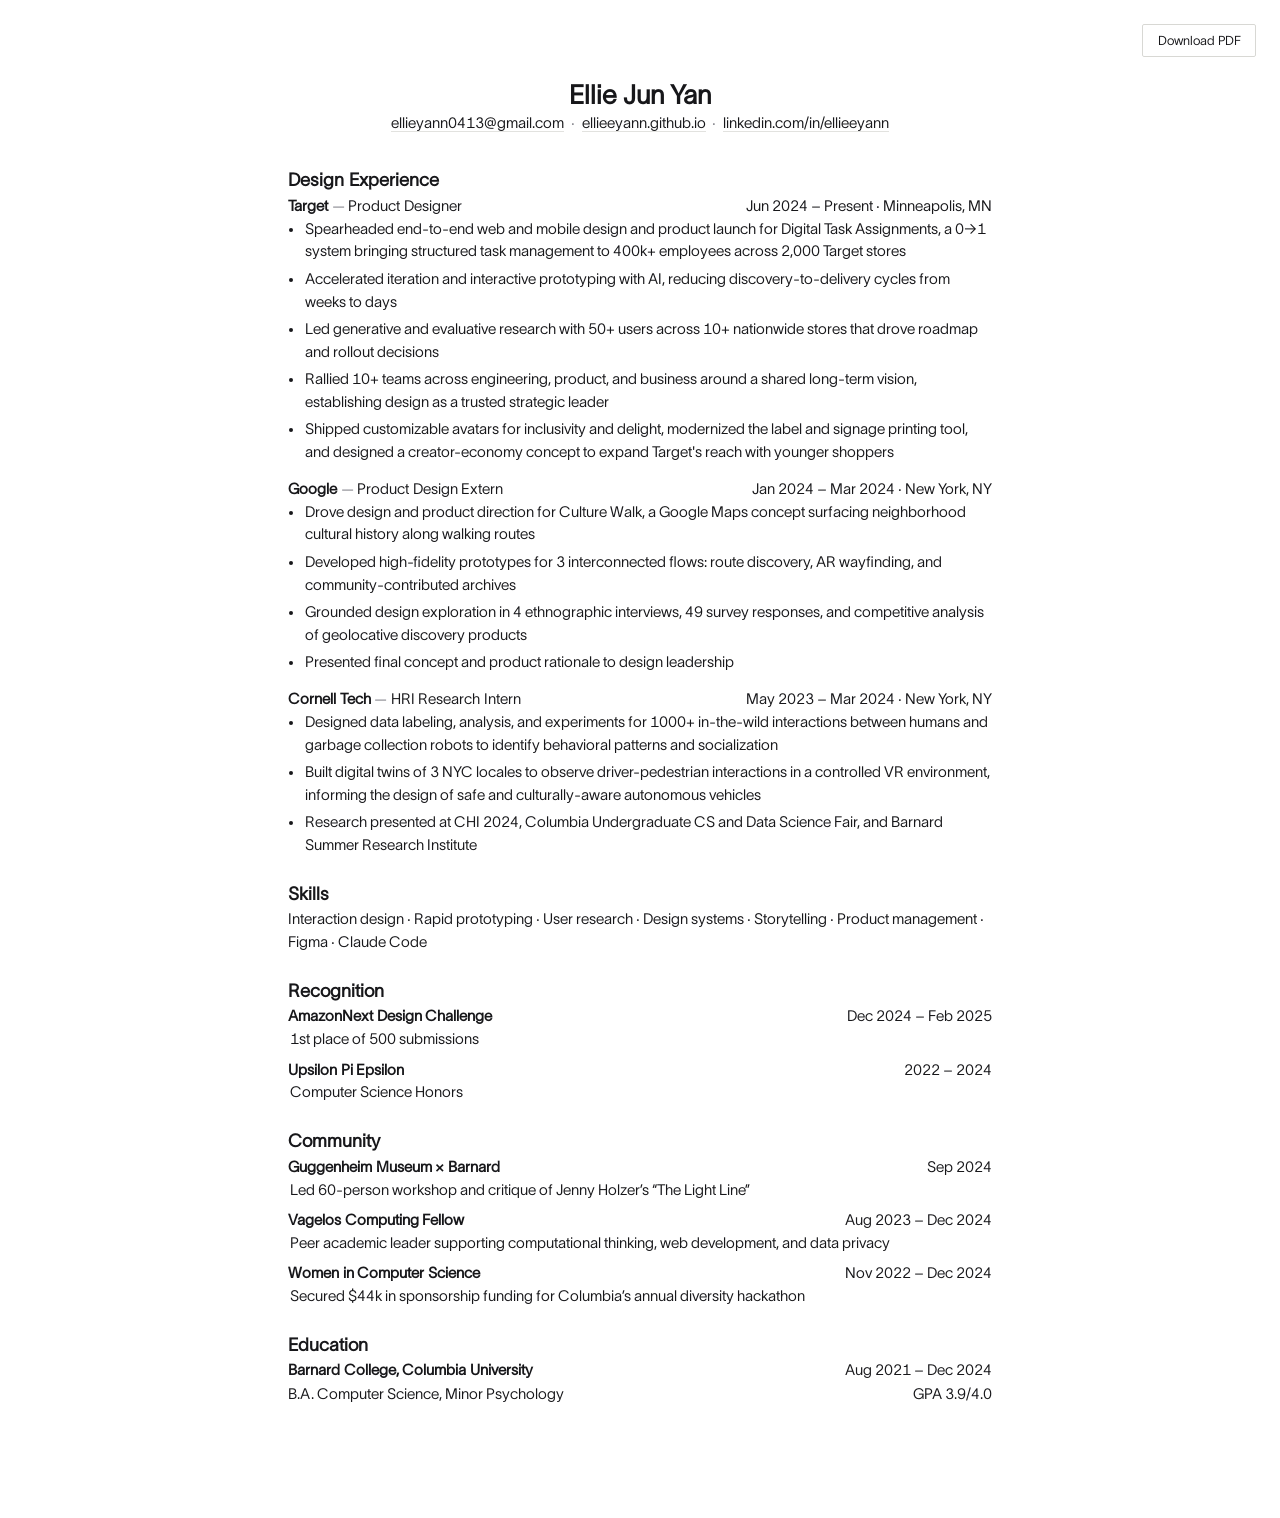
==== resume/index.html @ 7bc649bf "Picker-style transitions, glass cursor + project blurbs, resume page - Rebuild the project switcher " ====
<!DOCTYPE html>
<!--
  Static render of src/Resume.tsx — this site has no React build, so the
  component is materialized by hand. Keep the two in sync: edit the .tsx
  as the source of truth, then mirror content changes here.

  Print with Cmd/Ctrl+P → Save as PDF → Margins: Default → Background graphics: OFF.

  Font note (from the .tsx header): the resume was measured at 9.0pt/1.38
  against real TWK Lausanne 400/600. Only the 200/250 cuts live in
  /fonts/twk_lausanne today, so headings currently rely on synthetic
  bolding. When the licensed 400/500/600 .woff2 files are added, register
  them below and re-measure pagination before shipping PDFs.
-->
<html lang="en" class="rz-active">
<head>
<meta charset="UTF-8">
<meta name="viewport" content="width=device-width, initial-scale=1.0">
<title>Ellie Jun Yan — Resume</title>
<style>
/* TWK Lausanne — the cuts that exist in this repo. The 250 is declared as
   the 250–500 range so body text resolves to it; 600 headings synthesize
   until the real semibold file is dropped in. */
@font-face {
  font-family: 'TWK Lausanne';
  src: url('../fonts/twk_lausanne/TWKLausanne-200.woff2') format('woff2'),
       url('../fonts/twk_lausanne/TWKLausanne-200.otf') format('opentype');
  font-weight: 200; font-style: normal; font-display: block;
}
@font-face {
  font-family: 'TWK Lausanne';
  src: url('../fonts/twk_lausanne/TWKLausanne-250.woff2') format('woff2'),
       url('../fonts/twk_lausanne/TWKLausanne-250.otf') format('opentype');
  font-weight: 250 500; font-style: normal; font-display: block;
}

html, body { margin: 0; background: #fff; }

.rz {
  /* --- the only two knobs that affect pagination --- */
  --rz-fs: 15px;               /* screen */
  --rz-lead: 1.52;

  --rz-ink: #17171a;
  --rz-mid: #55555c;
  --rz-soft: #7d7d85;
  --rz-hair: #e2e2df;

  font-family: 'TWK Lausanne', 'Helvetica Neue', Inter, system-ui, sans-serif;
  font-size: var(--rz-fs);
  line-height: var(--rz-lead);
  font-weight: 400;
  letter-spacing: 0;           /* never track this document — see file header */
  color: var(--rz-ink);
  font-variant-numeric: tabular-nums;
  -webkit-font-smoothing: antialiased;
  max-width: 44rem;
  margin: 0 auto;
  padding: 5rem 1.75rem 7rem;
}

.rz h1, .rz h2, .rz h3, .rz p, .rz ul { margin: 0; }
.rz a { color: inherit; text-decoration: none; border-bottom: 1px solid var(--rz-hair); }
.rz a:hover { border-bottom-color: var(--rz-ink); }
.rz a:focus-visible { outline: 2px solid var(--rz-ink); outline-offset: 2px; }

/* header */
.rz-header { padding-bottom: 0.5em; text-align: center; }
.rz-name { font-size: 1.75em; font-weight: 600; line-height: 1.15; }
.rz-contact { font-size: 1em; color: var(--rz-ink); margin-top: 0.85em; line-height: 1.7; }
.rz-sep { color: var(--rz-soft); padding: 0 0.45em; }

/* section headers — black, larger, no rule */
.rz-section { margin-top: 1.62em; }
.rz-label {
  font-size: 1.2em;
  font-weight: 600;
  color: var(--rz-ink);
  margin-bottom: 0.6em;
  word-spacing: 0.04em;         /* see note by .rz-name-line */
}

/* every entry, in every section, is a .rz-block */
.rz-block { margin-bottom: 0.95em; break-inside: avoid; }
.rz-block--tight { margin-bottom: 0.5em; }
.rz-block:last-child { margin-bottom: 0; }

/* name line + right-aligned value */
.rz-row {
  display: flex;
  justify-content: space-between;
  align-items: baseline;
  gap: 1.5em;
}
.rz-row--second { margin-top: 0.06em; }
/* The 0.04em word-spacing is invisible but load-bearing: without it poppler's
   -raw mode collapses spaces in 600-weight runs ("BarnardCollege"). */
.rz-name-line { font-size: 1em; font-weight: 600; line-height: 1.35; word-spacing: 0.04em; }
.rz-role-inline { font-weight: 400; }
.rz-em { color: var(--rz-soft); font-weight: 400; }
.rz-secondary { font-size: 1em; font-weight: 400; }

/* dates, locations, GPA — same size, weight, and color as body text */
.rz-meta {
  font-size: 1em;
  font-weight: 400;
  color: var(--rz-ink);
  white-space: nowrap;
  flex-shrink: 0;
}

/* ONE bullet definition, shared by Design Experience, Recognition, Community.
   Changing anything here changes all three together — that's the point. */
.rz-bullets { list-style: disc; padding-left: 1.05em; margin-top: 0.42em; }
.rz-bullets li { margin-bottom: 0.3em; padding-left: 0.1em; }
.rz-bullets li:last-child { margin-bottom: 0; }
.rz-bullets li::marker { color: var(--rz-ink); font-size: 0.85em; }

/* Recognition / Community are single-line descriptions — no marker, no indent,
   flush left with the entry name above. */
.rz-block--tight .rz-bullets { list-style: none; padding-left: 0; }

.rz-skills { font-size: 1em; }

/* screen-only button */
.rz-print-btn {
  position: fixed;
  top: 1.5rem; right: 1.5rem;
  z-index: 50;
  font-family: 'TWK Lausanne', 'Helvetica Neue', Inter, system-ui, sans-serif;
  font-size: 0.8rem;
  font-weight: 500;
  color: #17171a;
  background: #fff;
  border: 1px solid #d8d8d4;
  border-radius: 2px;
  padding: 0.5rem 0.9rem;
  cursor: pointer;
}
.rz-print-btn:hover { border-color: #17171a; }

@media print {
  .rz-noprint { display: none !important; }

  @page { size: letter; margin: 0.5in; }

  html, body { background: #fff !important; margin: 0; padding: 0; }

  /* Measured with real TWK Lausanne at 0.5in margins:
       9.4pt / 1.42 → 107.5%  (two pages)
       9.2pt / 1.40 →  99.1%
       9.0pt / 1.38 →  95.5%  ← current
       8.9pt / 1.37 →  93.8%
     Lausanne runs wider than the Helvetica-metric fallback, so anything
     rendered without the real font will mislead you. Re-measure after edits. */
  .rz {
    --rz-fs: 9.0pt;
    --rz-lead: 1.38;
    max-width: none;
    margin: 0;
    padding: 0;
    color: #000;
    print-color-adjust: exact;
    -webkit-print-color-adjust: exact;
  }

  .rz a { border-bottom: none; }
}

@media (max-width: 640px) {
  .rz { padding: 3.5rem 1.25rem 5rem; }
  .rz-row { flex-direction: column; gap: 0.15em; }
  .rz-row--second { margin-top: 0.3em; }
  .rz-meta { white-space: normal; }
}

@media (prefers-reduced-motion: reduce) {
  .rz *, .rz-print-btn { transition: none !important; animation: none !important; }
}
</style>
</head>
<body>

  <button class="rz-print-btn rz-noprint" id="print-btn" type="button">Download PDF</button>

  <main class="rz">
    <header class="rz-header">
      <h1 class="rz-name">Ellie Jun Yan</h1>
      <p class="rz-contact">
        <a href="mailto:ellieyann0413@gmail.com">ellieyann0413@gmail.com</a><span class="rz-sep" aria-hidden="true">·</span><a href="https://ellieeyann.github.io">ellieeyann.github.io</a><span class="rz-sep" aria-hidden="true">·</span><a href="https://linkedin.com/in/ellieeyann">linkedin.com/in/ellieeyann</a>
      </p>
    </header>

    <section class="rz-section">
      <h2 class="rz-label">Design Experience</h2>

      <div class="rz-block">
        <div class="rz-row">
          <h3 class="rz-name-line">Target<span class="rz-em"> — </span><span class="rz-role-inline">Product Designer</span></h3>
          <span class="rz-meta">Jun 2024 – Present · Minneapolis, MN</span>
        </div>
        <ul class="rz-bullets">
          <li>Spearheaded end-to-end web and mobile design and product launch for Digital Task Assignments, a 0→1 system bringing structured task management to 400k+ employees across 2,000 Target stores</li>
          <li>Accelerated iteration and interactive prototyping with AI, reducing discovery-to-delivery cycles from weeks to days</li>
          <li>Led generative and evaluative research with 50+ users across 10+ nationwide stores that drove roadmap and rollout decisions</li>
          <li>Rallied 10+ teams across engineering, product, and business around a shared long-term vision, establishing design as a trusted strategic leader</li>
          <li>Shipped customizable avatars for inclusivity and delight, modernized the label and signage printing tool, and designed a creator-economy concept to expand Target's reach with younger shoppers</li>
        </ul>
      </div>

      <div class="rz-block">
        <div class="rz-row">
          <h3 class="rz-name-line">Google<span class="rz-em"> — </span><span class="rz-role-inline">Product Design Extern</span></h3>
          <span class="rz-meta">Jan 2024 – Mar 2024 · New York, NY</span>
        </div>
        <ul class="rz-bullets">
          <li>Drove design and product direction for Culture Walk, a Google Maps concept surfacing neighborhood cultural history along walking routes</li>
          <li>Developed high-fidelity prototypes for 3 interconnected flows: route discovery, AR wayfinding, and community-contributed archives</li>
          <li>Grounded design exploration in 4 ethnographic interviews, 49 survey responses, and competitive analysis of geolocative discovery products</li>
          <li>Presented final concept and product rationale to design leadership</li>
        </ul>
      </div>

      <div class="rz-block">
        <div class="rz-row">
          <h3 class="rz-name-line">Cornell Tech<span class="rz-em"> — </span><span class="rz-role-inline">HRI Research Intern</span></h3>
          <span class="rz-meta">May 2023 – Mar 2024 · New York, NY</span>
        </div>
        <ul class="rz-bullets">
          <li>Designed data labeling, analysis, and experiments for 1000+ in-the-wild interactions between humans and garbage collection robots to identify behavioral patterns and socialization</li>
          <li>Built digital twins of 3 NYC locales to observe driver-pedestrian interactions in a controlled VR environment, informing the design of safe and culturally-aware autonomous vehicles</li>
          <li>Research presented at CHI 2024, Columbia Undergraduate CS and Data Science Fair, and Barnard Summer Research Institute</li>
        </ul>
      </div>
    </section>

    <section class="rz-section">
      <h2 class="rz-label">Skills</h2>
      <p class="rz-skills">
        Interaction design · Rapid prototyping · User research · Design systems ·
        Storytelling · Product management · Figma · Claude Code
      </p>
    </section>

    <section class="rz-section">
      <h2 class="rz-label">Recognition</h2>

      <div class="rz-block rz-block--tight">
        <div class="rz-row">
          <h3 class="rz-name-line">AmazonNext Design Challenge</h3>
          <span class="rz-meta">Dec 2024 – Feb 2025</span>
        </div>
        <ul class="rz-bullets"><li>1st place of 500 submissions</li></ul>
      </div>

      <div class="rz-block rz-block--tight">
        <div class="rz-row">
          <h3 class="rz-name-line">Upsilon Pi Epsilon</h3>
          <span class="rz-meta">2022 – 2024</span>
        </div>
        <ul class="rz-bullets"><li>Computer Science Honors</li></ul>
      </div>
    </section>

    <section class="rz-section">
      <h2 class="rz-label">Community</h2>

      <div class="rz-block rz-block--tight">
        <div class="rz-row">
          <h3 class="rz-name-line">Guggenheim Museum × Barnard</h3>
          <span class="rz-meta">Sep 2024</span>
        </div>
        <ul class="rz-bullets"><li>Led 60-person workshop and critique of Jenny Holzer&rsquo;s &ldquo;The Light Line&rdquo;</li></ul>
      </div>

      <div class="rz-block rz-block--tight">
        <div class="rz-row">
          <h3 class="rz-name-line">Vagelos Computing Fellow</h3>
          <span class="rz-meta">Aug 2023 – Dec 2024</span>
        </div>
        <ul class="rz-bullets"><li>Peer academic leader supporting computational thinking, web development, and data privacy</li></ul>
      </div>

      <div class="rz-block rz-block--tight">
        <div class="rz-row">
          <h3 class="rz-name-line">Women in Computer Science</h3>
          <span class="rz-meta">Nov 2022 – Dec 2024</span>
        </div>
        <ul class="rz-bullets"><li>Secured $44k in sponsorship funding for Columbia&rsquo;s annual diversity hackathon</li></ul>
      </div>
    </section>

    <section class="rz-section">
      <h2 class="rz-label">Education</h2>

      <div class="rz-block rz-block--tight">
        <div class="rz-row">
          <h3 class="rz-name-line">Barnard College, Columbia University</h3>
          <span class="rz-meta">Aug 2021 – Dec 2024</span>
        </div>
        <div class="rz-row rz-row--second">
          <p class="rz-secondary">B.A. Computer Science, Minor Psychology</p>
          <span class="rz-meta">GPA 3.9/4.0</span>
        </div>
      </div>
    </section>
  </main>

  <script>
    document.getElementById('print-btn').addEventListener('click', function () {
      var go = function () { window.print(); };
      if (document.fonts && document.fonts.ready) document.fonts.ready.then(go);
      else go();
    });
  </script>

</body>
</html>
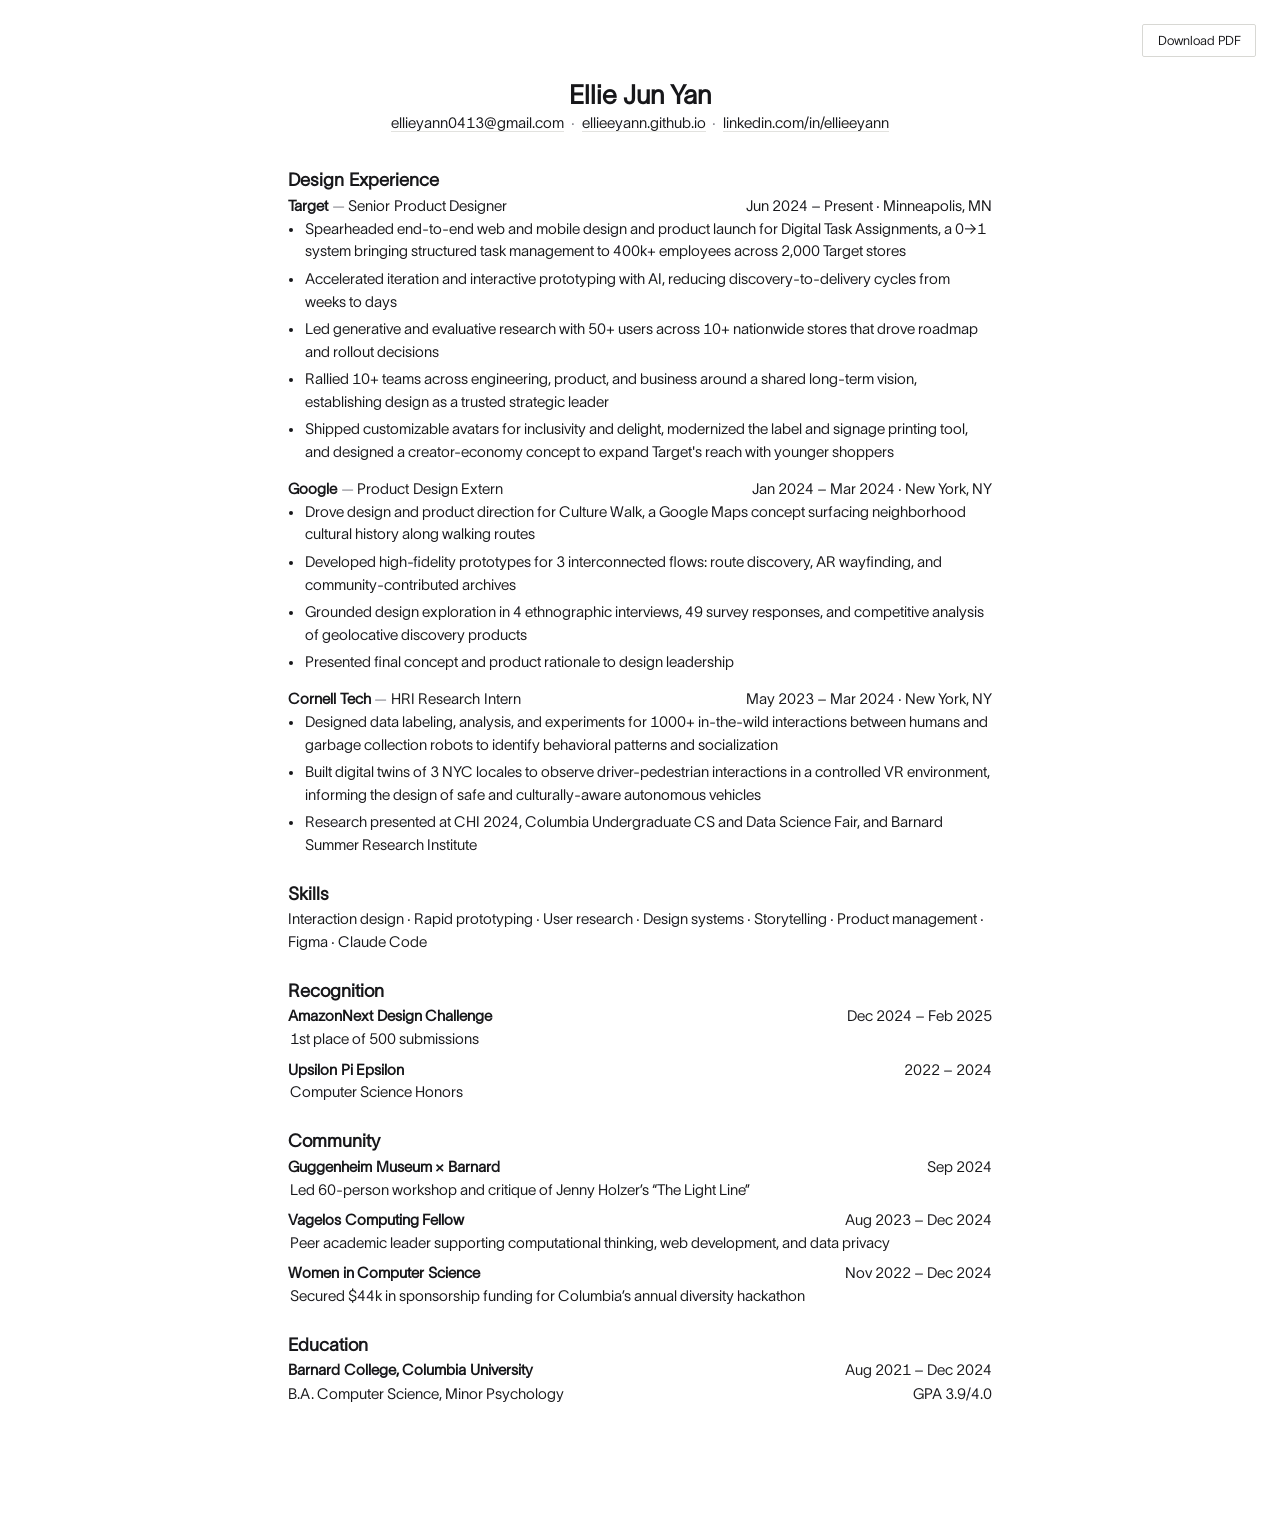
==== commit c688fb5d: "Update Target role to Senior Product Designer Keeps resume/index.html and src/Resume.tsx in sync wit" ====
--- a/resume/index.html
+++ b/resume/index.html
@@ -196,7 +196,7 @@
 
       <div class="rz-block">
         <div class="rz-row">
-          <h3 class="rz-name-line">Target<span class="rz-em"> — </span><span class="rz-role-inline">Product Designer</span></h3>
+          <h3 class="rz-name-line">Target<span class="rz-em"> — </span><span class="rz-role-inline">Senior Product Designer</span></h3>
           <span class="rz-meta">Jun 2024 – Present · Minneapolis, MN</span>
         </div>
         <ul class="rz-bullets">
